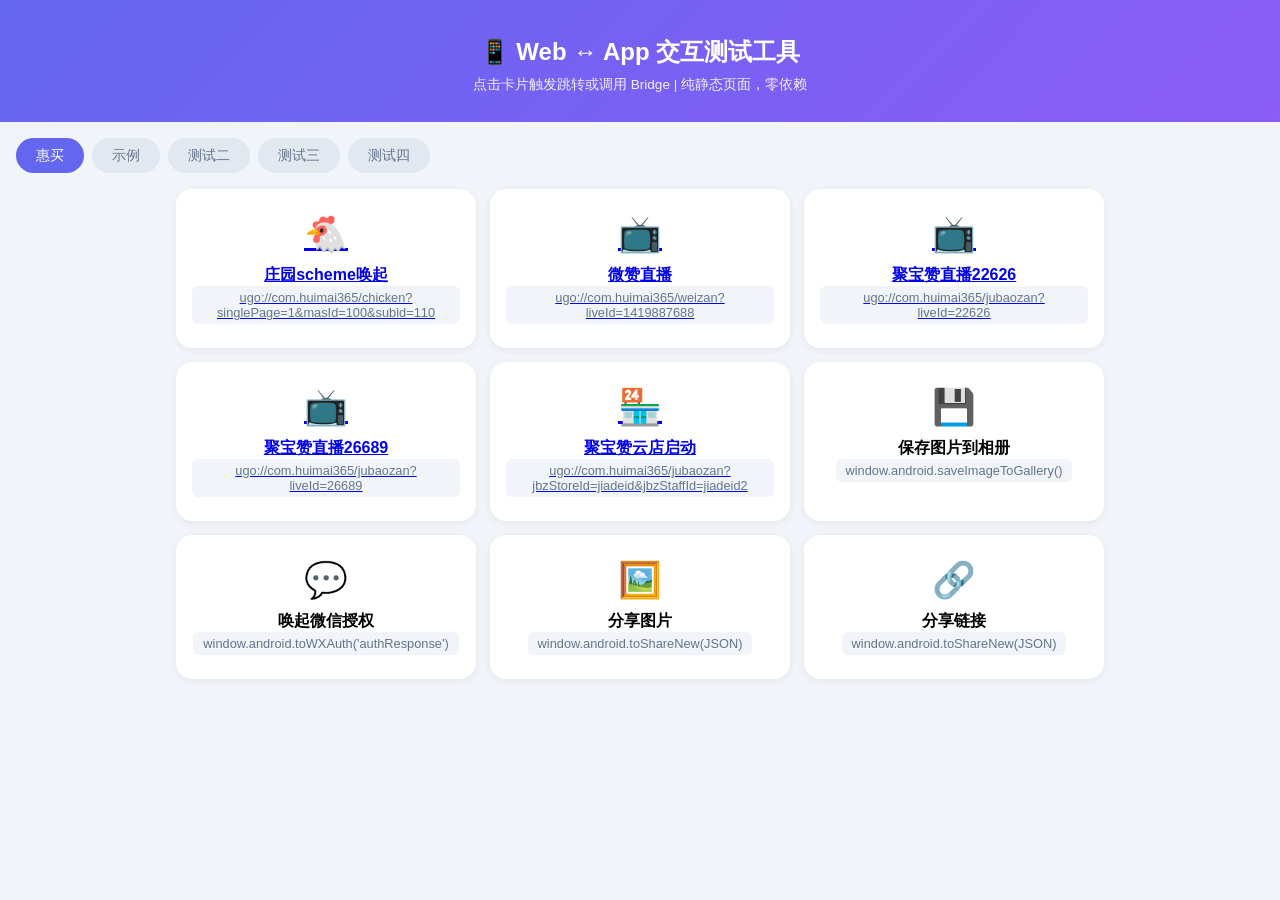
==== index.html @ 98d84c42 "添加测试项" ====
<!DOCTYPE html>
<html lang="zh-CN">

<head>
  <meta charset="UTF-8">
  <meta name="viewport" content="width=device-width, initial-scale=1.0, maximum-scale=1.0, user-scalable=no">
  <title>Web ↔ App 交互测试工具</title>
  <link rel="stylesheet" href="./styles.css">
</head>

<body>
  <!-- Tab input -->
  <input type="radio" name="tab" id="tab-huimai" checked>
  <input type="radio" name="tab" id="tab-demo">
  <input type="radio" name="tab" id="tab-test2">
  <input type="radio" name="tab" id="tab-test3">
  <input type="radio" name="tab" id="tab-test4">

  <header class="app-header">
    <h1>📱 Web ↔ App 交互测试工具</h1>
    <p class="subtitle">点击卡片触发跳转或调用 Bridge | 纯静态页面，零依赖</p>
  </header>

  <!-- Tab 导航 -->
  <nav class="tab-nav">
    <label for="tab-huimai" class="tab-label">惠买</label>
    <label for="tab-demo" class="tab-label">示例</label>
    <label for="tab-test2" class="tab-label">测试二</label>
    <label for="tab-test3" class="tab-label">测试三</label>
    <label for="tab-test4" class="tab-label">测试四</label>
  </nav>

  <main class="container">

    <!-- ================= 模块：惠买 ================= -->
    <section id="panel-huimai" class="module-panel">
      <div class="test-grid">
        <a href="ugo://com.huimai365/chicken?singlePage=1&masId=100&subid=110&url=https%3A%2F%2Fm.ugoshop.com%2Fact%2Fchicken%2Fmain%3Fa%3D1" class="test-card scheme-card">
          <span class="card-icon">🐔</span>
          <div class="card-content">
            <h3 class="card-title">庄园scheme唤起</h3>
            <p class="card-desc">ugo://com.huimai365/chicken?singlePage=1&masId=100&subid=110</p>
          </div>
        </a>

        <a href="ugo://com.huimai365/weizan?liveId=1419887688&masId=100&singlePage=1&subId=101&isShowRefresh=0" class="test-card scheme-card">
          <span class="card-icon">📺</span>
          <div class="card-content">
            <h3 class="card-title">微赞直播</h3>
            <p class="card-desc">ugo://com.huimai365/weizan?liveId=1419887688</p>
          </div>
        </a>

        <a href="ugo://com.huimai365/jubaozan?liveId=22626&masId=100&singlePage=1&subId=101&isShowRefresh=0" class="test-card scheme-card">
          <span class="card-icon">📺</span>
          <div class="card-content">
            <h3 class="card-title">聚宝赞直播22626</h3>
            <p class="card-desc">ugo://com.huimai365/jubaozan?liveId=22626</p>
          </div>
        </a>

        <a href="ugo://com.huimai365/jubaozan?liveId=26689&masId=100&singlePage=1&subId=101&isShowRefresh=0" class="test-card scheme-card">
          <span class="card-icon">📺</span>
          <div class="card-content">
            <h3 class="card-title">聚宝赞直播26689</h3>
            <p class="card-desc">ugo://com.huimai365/jubaozan?liveId=26689</p>
          </div>
        </a>

        <a href="ugo://com.huimai365/jubaozan?jbzStoreId=jiadeid&jbzStaffId=jiadeid2&storeAppKey=jiadekey" class="test-card scheme-card">
          <span class="card-icon">🏪</span>
          <div class="card-content">
            <h3 class="card-title">聚宝赞云店启动</h3>
            <p class="card-desc">ugo://com.huimai365/jubaozan?jbzStoreId=jiadeid&jbzStaffId=jiadeid2</p>
          </div>
        </a>

        <button onclick="saveImageToGallery()" class="test-card bridge-card">
          <span class="card-icon">💾</span>
          <div class="card-content">
            <h3 class="card-title">保存图片到相册</h3>
            <p class="card-desc">window.android.saveImageToGallery()</p>
          </div>
        </button>

        <button onclick="window.android.toWXAuth('authResponse')" class="test-card bridge-card">
          <span class="card-icon">💬</span>
          <div class="card-content">
            <h3 class="card-title">唤起微信授权</h3>
            <p class="card-desc">window.android.toWXAuth('authResponse')</p>
          </div>
        </button>

        <button onclick="shareImg()" class="test-card bridge-card">
          <span class="card-icon">🖼️</span>
          <div class="card-content">
            <h3 class="card-title">分享图片</h3>
            <p class="card-desc">window.android.toShareNew(JSON)</p>
          </div>
        </button>

        <button onclick="shareLink()" class="test-card bridge-card">
          <span class="card-icon">🔗</span>
          <div class="card-content">
            <h3 class="card-title">分享链接</h3>
            <p class="card-desc">window.android.toShareNew(JSON)</p>
          </div>
        </button>
      </div>
    </section>

    <!-- ================= 模块：示例 ================= -->
    <section id="panel-demo" class="module-panel">
      <div class="test-grid">
        <a href="myapp://settings?token=abc123&lang=zh-CN" class="test-card scheme-card">
          <span class="card-icon">⚙️</span>
          <div class="card-content">
            <h3 class="card-title">唤起设置页 (带 Token)</h3>
            <p class="card-desc">myapp://settings?token=abc123&lang=zh-CN</p>
          </div>
        </a>
        <a href="myapp://home?ref=web&source=test_tool" class="test-card scheme-card">
          <span class="card-icon">🌐</span>
          <div class="card-content">
            <h3 class="card-title">打开 App 首页</h3>
            <p class="card-desc">myapp://home?ref=web&source=test_tool</p>
          </div>
        </a>

        <a href="myapp://user/profile?id=10086" class="test-card scheme-card">
          <span class="card-icon">👤</span>
          <div class="card-content">
            <h3 class="card-title">打开用户中心</h3>
            <p class="card-desc">myapp://user/profile?id=10086</p>
          </div>
        </a>

        <button onclick="window.android.showToast('Hello World!')" class="test-card bridge-card">
          <span class="card-icon">💬</span>
          <div class="card-content">
            <h3 class="card-title">显示 Toast 提示</h3>
            <p class="card-desc">window.android.showToast('Hello World!')</p>
          </div>
        </button>

        <button onclick="window.android.closePage()" class="test-card bridge-card">
          <span class="card-icon">🚪</span>
          <div class="card-content">
            <h3 class="card-title">关闭当前 WebView 页面</h3>
            <p class="card-desc">window.android.closePage()</p>
          </div>
        </button>

        <button onclick="getDeviceInfo()" class="test-card bridge-card">
          <span class="card-icon">📱</span>
          <div class="card-content">
            <h3 class="card-title">获取设备信息</h3>
            <p class="card-desc">window.android.getDeviceInfo()</p>
          </div>
        </button>
      </div>
    </section>

    <!-- ================= 模块：测试二 ================= -->
    <section id="panel-test2" class="module-panel">
      <div class="test-grid">
        <button onclick="window.android.showToast('测试二')" class="test-card bridge-card">
          <span class="card-icon">🧪</span>
          <div class="card-content">
            <h3 class="card-title">测试二按钮</h3>
            <p class="card-desc">window.android.showToast()</p>
          </div>
        </button>
      </div>
    </section>

    <!-- ================= 模块：测试三 ================= -->
    <section id="panel-test3" class="module-panel">
      <div class="test-grid">
        <a href="myapp://deep?link=test3" class="test-card scheme-card">
          <span class="card-icon">🔗</span>
          <div class="card-content">
            <h3 class="card-title">测试三跳转</h3>
            <p class="card-desc">myapp://deep?link=test3</p>
          </div>
        </a>
      </div>
    </section>

    <!-- ================= 模块：测试四 ================= -->
    <section id="panel-test4" class="module-panel">
      <div class="test-grid">
        <button onclick="window.android.closePage()" class="test-card bridge-card">
          <span class="card-icon">✖️</span>
          <div class="card-content">
            <h3 class="card-title">测试四关闭</h3>
            <p class="card-desc">window.android.closePage()</p>
          </div>
        </button>
      </div>
    </section>

  </main>

  <!-- ================= JavaScript 引用 ================= -->
  <script src="./app.js"></script>
</body>

</html>
---- styles.css ----
/* ========== 基础变量 ========== */
:root {
  --primary: #6366f1;
  --bg: #f1f5f9;
  --card-bg: #ffffff;
  --text: #0f172a;
  --text-sub: #64748b;
  --radius: 16px;
}

* { box-sizing: border-box; margin: 0; padding: 0; }

body {
  font-family: -apple-system, BlinkMacSystemFont, "Segoe UI", Roboto, sans-serif;
  background: var(--bg);
  color: var(--text);
}

/* ========== 头部 ========== */
.app-header {
  text-align: center;
  padding: 36px 16px 28px;
  background: linear-gradient(135deg, #6366f1, #8b5cf6);
  color: white;
}
.app-header h1 { font-size: 1.5rem; margin-bottom: 8px; }
.subtitle { font-size: 0.85rem; opacity: 0.9; }

/* ========== Tab 导航（纯 CSS） ========== */
input[name="tab"] { display: none; }

.tab-nav {
  display: flex;
  gap: 8px;
  padding: 16px;
  overflow-x: auto;
  -webkit-overflow-scrolling: touch;
}

.tab-label {
  padding: 8px 20px;
  font-size: 0.9rem;
  cursor: pointer;
  border-radius: 20px;
  background: #e2e8f0;
  color: var(--text-sub);
  white-space: nowrap;
  transition: all 0.2s;
}

.tab-label:hover { background: #cbd5e1; }

/* Tab 选中状态 */
#tab-huimai:checked ~ .tab-nav label[for="tab-huimai"],
#tab-demo:checked ~ .tab-nav label[for="tab-demo"],
#tab-test2:checked ~ .tab-nav label[for="tab-test2"],
#tab-test3:checked ~ .tab-nav label[for="tab-test3"],
#tab-test4:checked ~ .tab-nav label[for="tab-test4"] {
  background: var(--primary);
  color: white;
}

/* ========== 模块面板（纯 CSS） ========== */
.module-panel { display: none; }

#tab-huimai:checked ~ .container #panel-huimai,
#tab-demo:checked ~ .container #panel-demo,
#tab-test2:checked ~ .container #panel-test2,
#tab-test3:checked ~ .container #panel-test3,
#tab-test4:checked ~ .container #panel-test4 {
  display: block;
}

.container { padding: 0 16px 32px; max-width: 960px; margin: 0 auto; }

/* ========== 测试卡片网格 ========== */
.test-grid {
  display: grid;
  grid-template-columns: repeat(auto-fill, minmax(280px, 1fr));
  gap: 14px;
}

.test-card {
  background: var(--card-bg);
  padding: 24px 16px;
  border-radius: var(--radius);
  box-shadow: 0 2px 8px rgba(0,0,0,0.06);
  cursor: pointer;
  transition: transform 0.2s, box-shadow 0.2s;
  display: flex;
  flex-direction: column;
  align-items: center;
  text-align: center;
  gap: 10px;
  border: none;
}

.test-card:hover { transform: translateY(-3px); box-shadow: 0 6px 20px rgba(99,102,241,0.15); }
.test-card:active { transform: scale(0.97); }

.card-icon { font-size: 2.2rem; }
.card-title { font-weight: 600; font-size: 1rem; }
.card-desc {
  font-size: 0.8rem;
  color: var(--text-sub);
  background: #f1f5f9;
  padding: 4px 10px;
  border-radius: 6px;
}

/* ========== 响应式 ========== */
@media (max-width: 600px) {
  .test-grid { grid-template-columns: 1fr; }
  .app-header h1 { font-size: 1.3rem; }
}
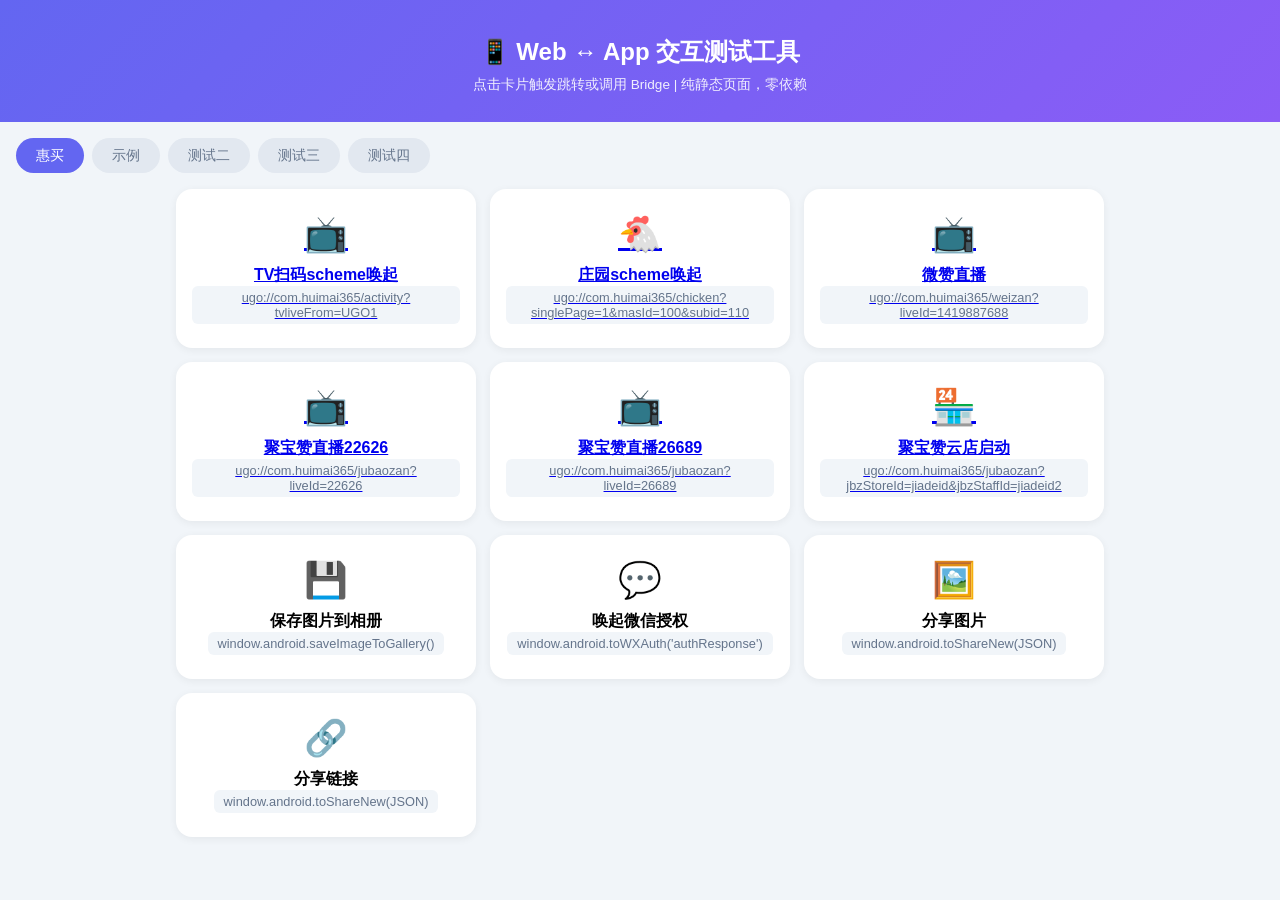
==== commit 58a36e29: "新增测试项" ====
--- a/index.html
+++ b/index.html
@@ -35,6 +35,13 @@
     <!-- ================= 模块：惠买 ================= -->
     <section id="panel-huimai" class="module-panel">
       <div class="test-grid">
+        <a href="ugo://com.huimai365/activity?tvliveFrom=UGO1" class="test-card scheme-card">
+          <span class="card-icon">📺</span>
+          <div class="card-content">
+            <h3 class="card-title">TV扫码scheme唤起</h3>
+            <p class="card-desc">ugo://com.huimai365/activity?tvliveFrom=UGO1</p>
+          </div>
+        </a>
         <a href="ugo://com.huimai365/chicken?singlePage=1&masId=100&subid=110&url=https%3A%2F%2Fm.ugoshop.com%2Fact%2Fchicken%2Fmain%3Fa%3D1" class="test-card scheme-card">
           <span class="card-icon">🐔</span>
           <div class="card-content">
--- a/styles.css
+++ b/styles.css
@@ -8,7 +8,11 @@
   --radius: 16px;
 }
 
-* { box-sizing: border-box; margin: 0; padding: 0; }
+* {
+  box-sizing: border-box;
+  margin: 0;
+  padding: 0;
+}
 
 body {
   font-family: -apple-system, BlinkMacSystemFont, "Segoe UI", Roboto, sans-serif;
@@ -23,11 +27,21 @@
   background: linear-gradient(135deg, #6366f1, #8b5cf6);
   color: white;
 }
-.app-header h1 { font-size: 1.5rem; margin-bottom: 8px; }
-.subtitle { font-size: 0.85rem; opacity: 0.9; }
+
+.app-header h1 {
+  font-size: 1.5rem;
+  margin-bottom: 8px;
+}
+
+.subtitle {
+  font-size: 0.85rem;
+  opacity: 0.9;
+}
 
 /* ========== Tab 导航（纯 CSS） ========== */
-input[name="tab"] { display: none; }
+input[name="tab"] {
+  display: none;
+}
 
 .tab-nav {
   display: flex;
@@ -35,6 +49,12 @@
   padding: 16px;
   overflow-x: auto;
   -webkit-overflow-scrolling: touch;
+  scrollbar-width: none;
+}
+
+/* Chrome, Safari, Edge */
+.tab-nav::-webkit-scrollbar {
+  display: none;
 }
 
 .tab-label {
@@ -48,30 +68,38 @@
   transition: all 0.2s;
 }
 
-.tab-label:hover { background: #cbd5e1; }
+.tab-label:hover {
+  background: #cbd5e1;
+}
 
 /* Tab 选中状态 */
-#tab-huimai:checked ~ .tab-nav label[for="tab-huimai"],
-#tab-demo:checked ~ .tab-nav label[for="tab-demo"],
-#tab-test2:checked ~ .tab-nav label[for="tab-test2"],
-#tab-test3:checked ~ .tab-nav label[for="tab-test3"],
-#tab-test4:checked ~ .tab-nav label[for="tab-test4"] {
+#tab-huimai:checked~.tab-nav label[for="tab-huimai"],
+#tab-demo:checked~.tab-nav label[for="tab-demo"],
+#tab-test2:checked~.tab-nav label[for="tab-test2"],
+#tab-test3:checked~.tab-nav label[for="tab-test3"],
+#tab-test4:checked~.tab-nav label[for="tab-test4"] {
   background: var(--primary);
   color: white;
 }
 
 /* ========== 模块面板（纯 CSS） ========== */
-.module-panel { display: none; }
+.module-panel {
+  display: none;
+}
 
-#tab-huimai:checked ~ .container #panel-huimai,
-#tab-demo:checked ~ .container #panel-demo,
-#tab-test2:checked ~ .container #panel-test2,
-#tab-test3:checked ~ .container #panel-test3,
-#tab-test4:checked ~ .container #panel-test4 {
+#tab-huimai:checked~.container #panel-huimai,
+#tab-demo:checked~.container #panel-demo,
+#tab-test2:checked~.container #panel-test2,
+#tab-test3:checked~.container #panel-test3,
+#tab-test4:checked~.container #panel-test4 {
   display: block;
 }
 
-.container { padding: 0 16px 32px; max-width: 960px; margin: 0 auto; }
+.container {
+  padding: 0 16px 32px;
+  max-width: 960px;
+  margin: 0 auto;
+}
 
 /* ========== 测试卡片网格 ========== */
 .test-grid {
@@ -84,7 +112,7 @@
   background: var(--card-bg);
   padding: 24px 16px;
   border-radius: var(--radius);
-  box-shadow: 0 2px 8px rgba(0,0,0,0.06);
+  box-shadow: 0 2px 8px rgba(0, 0, 0, 0.06);
   cursor: pointer;
   transition: transform 0.2s, box-shadow 0.2s;
   display: flex;
@@ -95,11 +123,24 @@
   border: none;
 }
 
-.test-card:hover { transform: translateY(-3px); box-shadow: 0 6px 20px rgba(99,102,241,0.15); }
-.test-card:active { transform: scale(0.97); }
+.test-card:hover {
+  transform: translateY(-3px);
+  box-shadow: 0 6px 20px rgba(99, 102, 241, 0.15);
+}
 
-.card-icon { font-size: 2.2rem; }
-.card-title { font-weight: 600; font-size: 1rem; }
+.test-card:active {
+  transform: scale(0.97);
+}
+
+.card-icon {
+  font-size: 2.2rem;
+}
+
+.card-title {
+  font-weight: 600;
+  font-size: 1rem;
+}
+
 .card-desc {
   font-size: 0.8rem;
   color: var(--text-sub);
@@ -110,6 +151,11 @@
 
 /* ========== 响应式 ========== */
 @media (max-width: 600px) {
-  .test-grid { grid-template-columns: 1fr; }
-  .app-header h1 { font-size: 1.3rem; }
-}
+  .test-grid {
+    grid-template-columns: 1fr;
+  }
+
+  .app-header h1 {
+    font-size: 1.3rem;
+  }
+}
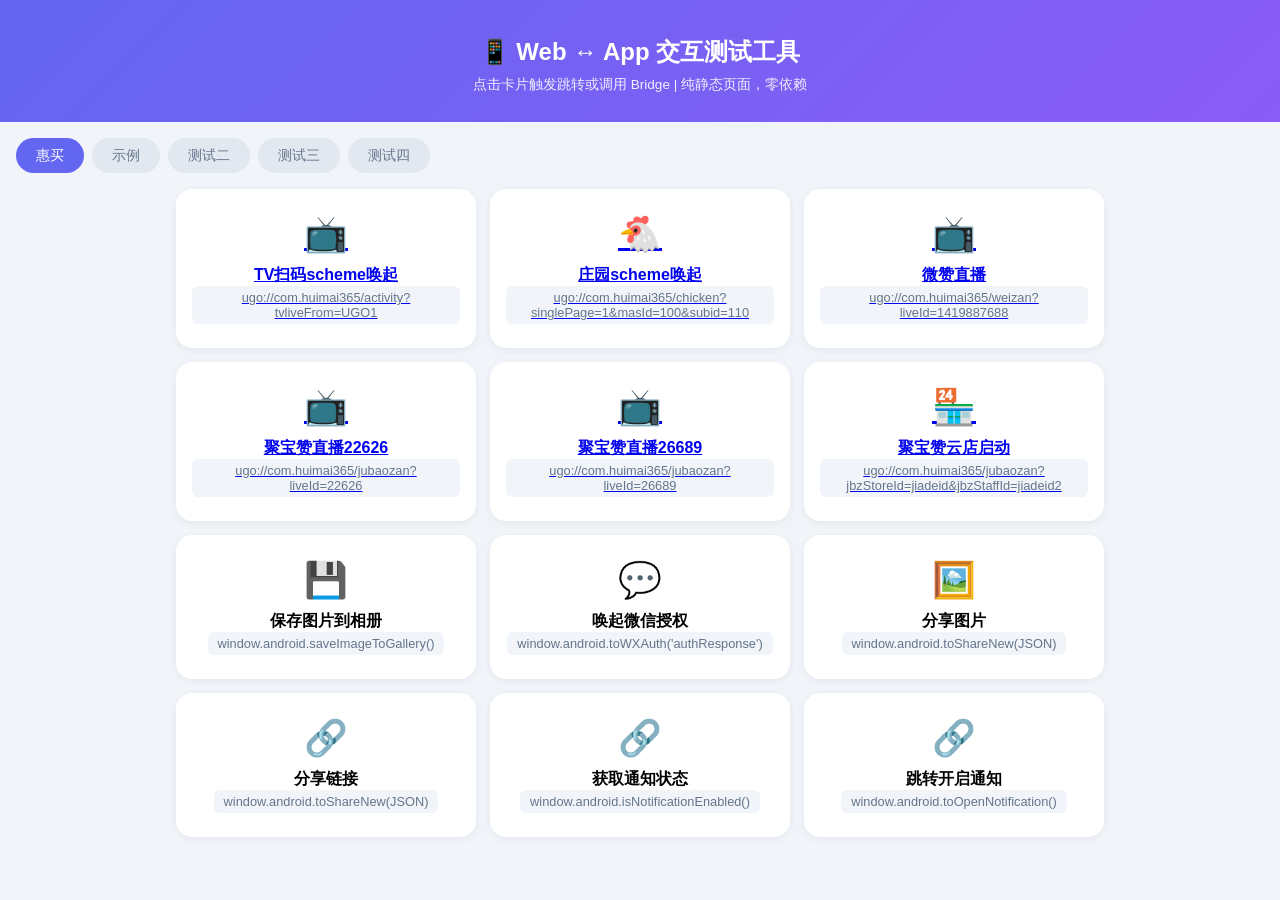
==== commit 873eac3e: "新增测试动作" ====
--- a/index.html
+++ b/index.html
@@ -113,6 +113,23 @@
             <p class="card-desc">window.android.toShareNew(JSON)</p>
           </div>
         </button>
+
+        <button onclick="isNotificationEnabled()" class="test-card bridge-card">
+          <span class="card-icon">🔗</span>
+          <div class="card-content">
+            <h3 class="card-title">获取通知状态</h3>
+            <p class="card-desc">window.android.isNotificationEnabled()</p>
+          </div>
+        </button>
+
+        <button onclick="toOpenNotification()" class="test-card bridge-card">
+          <span class="card-icon">🔗</span>
+          <div class="card-content">
+            <h3 class="card-title">跳转开启通知</h3>
+            <p class="card-desc">window.android.toOpenNotification()</p>
+          </div>
+        </button>
+
       </div>
     </section>
 
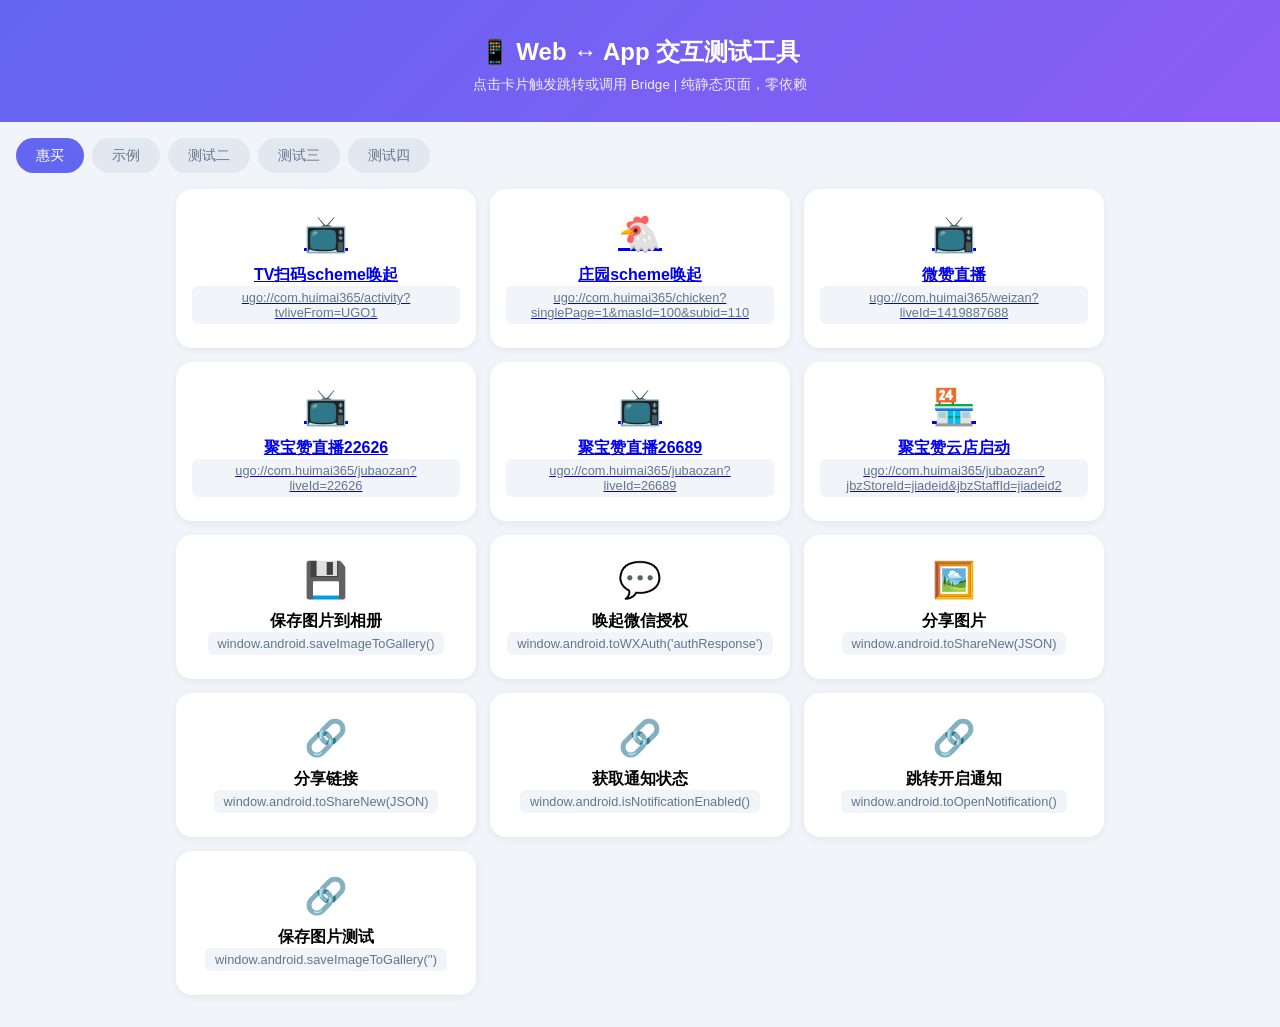
==== commit be4250f0: "图片保存测试" ====
--- a/index.html
+++ b/index.html
@@ -42,7 +42,8 @@
             <p class="card-desc">ugo://com.huimai365/activity?tvliveFrom=UGO1</p>
           </div>
         </a>
-        <a href="ugo://com.huimai365/chicken?singlePage=1&masId=100&subid=110&url=https%3A%2F%2Fm.ugoshop.com%2Fact%2Fchicken%2Fmain%3Fa%3D1" class="test-card scheme-card">
+        <a href="ugo://com.huimai365/chicken?singlePage=1&masId=100&subid=110&url=https%3A%2F%2Fm.ugoshop.com%2Fact%2Fchicken%2Fmain%3Fa%3D1"
+          class="test-card scheme-card">
           <span class="card-icon">🐔</span>
           <div class="card-content">
             <h3 class="card-title">庄园scheme唤起</h3>
@@ -50,7 +51,8 @@
           </div>
         </a>
 
-        <a href="ugo://com.huimai365/weizan?liveId=1419887688&masId=100&singlePage=1&subId=101&isShowRefresh=0" class="test-card scheme-card">
+        <a href="ugo://com.huimai365/weizan?liveId=1419887688&masId=100&singlePage=1&subId=101&isShowRefresh=0"
+          class="test-card scheme-card">
           <span class="card-icon">📺</span>
           <div class="card-content">
             <h3 class="card-title">微赞直播</h3>
@@ -58,7 +60,8 @@
           </div>
         </a>
 
-        <a href="ugo://com.huimai365/jubaozan?liveId=22626&masId=100&singlePage=1&subId=101&isShowRefresh=0" class="test-card scheme-card">
+        <a href="ugo://com.huimai365/jubaozan?liveId=22626&masId=100&singlePage=1&subId=101&isShowRefresh=0"
+          class="test-card scheme-card">
           <span class="card-icon">📺</span>
           <div class="card-content">
             <h3 class="card-title">聚宝赞直播22626</h3>
@@ -66,7 +69,8 @@
           </div>
         </a>
 
-        <a href="ugo://com.huimai365/jubaozan?liveId=26689&masId=100&singlePage=1&subId=101&isShowRefresh=0" class="test-card scheme-card">
+        <a href="ugo://com.huimai365/jubaozan?liveId=26689&masId=100&singlePage=1&subId=101&isShowRefresh=0"
+          class="test-card scheme-card">
           <span class="card-icon">📺</span>
           <div class="card-content">
             <h3 class="card-title">聚宝赞直播26689</h3>
@@ -74,7 +78,8 @@
           </div>
         </a>
 
-        <a href="ugo://com.huimai365/jubaozan?jbzStoreId=jiadeid&jbzStaffId=jiadeid2&storeAppKey=jiadekey" class="test-card scheme-card">
+        <a href="ugo://com.huimai365/jubaozan?jbzStoreId=jiadeid&jbzStaffId=jiadeid2&storeAppKey=jiadekey"
+          class="test-card scheme-card">
           <span class="card-icon">🏪</span>
           <div class="card-content">
             <h3 class="card-title">聚宝赞云店启动</h3>
@@ -130,6 +135,13 @@
           </div>
         </button>
 
+        <button onclick="saveImageToGallery()" class="test-card bridge-card">
+          <span class="card-icon">🔗</span>
+          <div class="card-content">
+            <h3 class="card-title">保存图片测试</h3>
+            <p class="card-desc">window.android.saveImageToGallery('')</p>
+          </div>
+        </button>
       </div>
     </section>
 
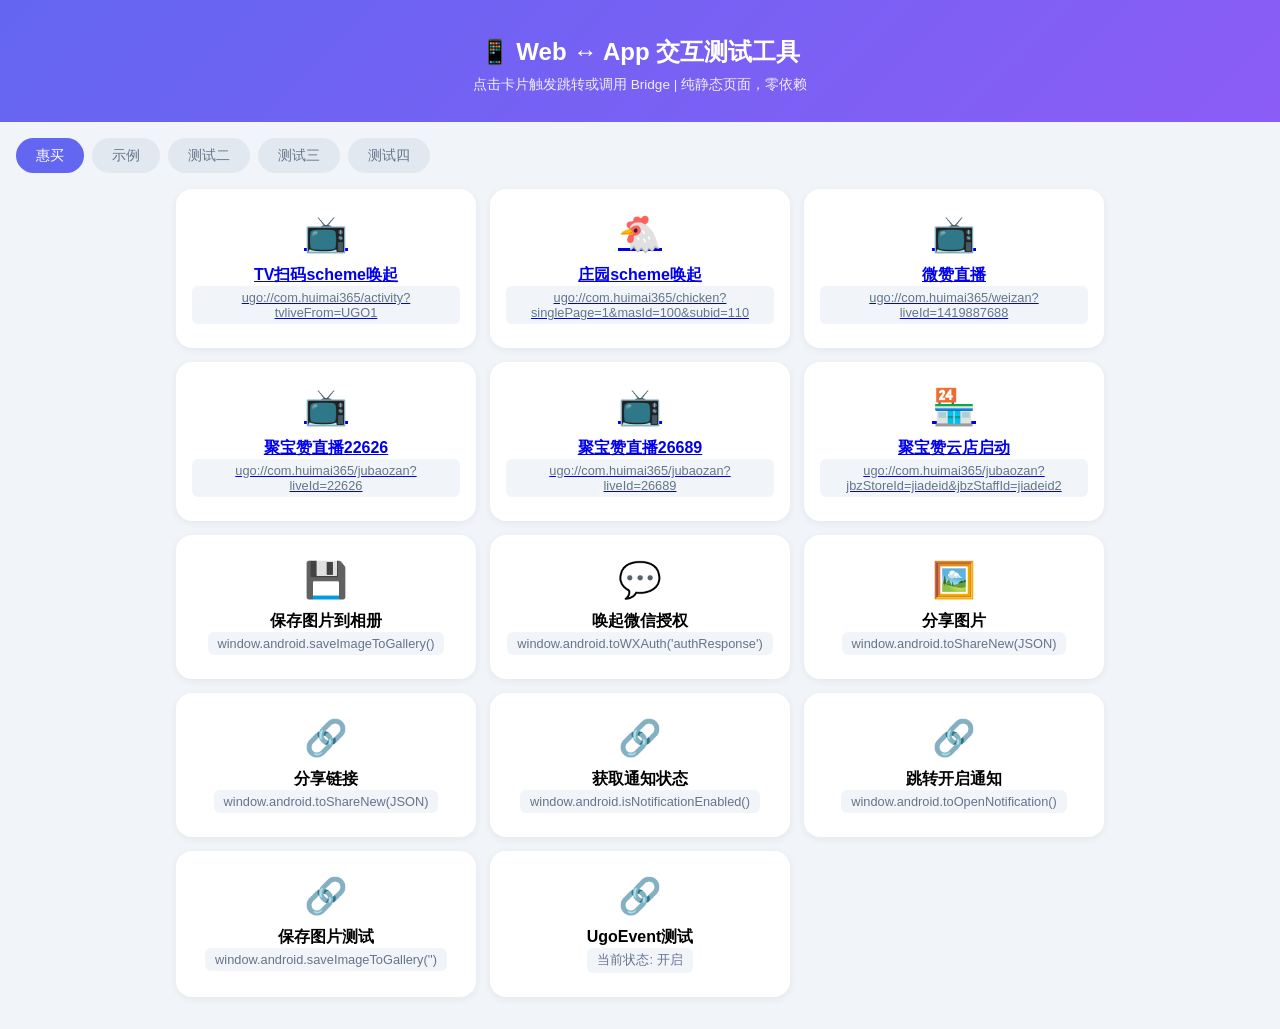
==== commit 7bd44edf: "新增Web Toast；新增UgoEvent测试" ====
--- a/index.html
+++ b/index.html
@@ -6,6 +6,8 @@
   <meta name="viewport" content="width=device-width, initial-scale=1.0, maximum-scale=1.0, user-scalable=no">
   <title>Web ↔ App 交互测试工具</title>
   <link rel="stylesheet" href="./styles.css">
+  <script src="./toast.js"></script>
+  <script src="./app.js"></script>
 </head>
 
 <body>
@@ -142,12 +144,30 @@
             <p class="card-desc">window.android.saveImageToGallery('')</p>
           </div>
         </button>
+
+        <button onclick="switchUgoEvent()" class="test-card bridge-card">
+          <span class="card-icon">🔗</span>
+          <div class="card-content">
+            <h3 class="card-title">UgoEvent测试</h3>
+            <p class="card-desc" id="ugo-event-state">当前状态: 开启</p>
+          </div>
+        </button>
+
       </div>
     </section>
 
     <!-- ================= 模块：示例 ================= -->
     <section id="panel-demo" class="module-panel">
       <div class="test-grid">
+        <button onclick="Toast.show('当前时间 : ' + new Date().toLocaleString())" class="test-card bridge-card">
+          <span class="card-icon">🔗</span>
+          <div class="card-content">
+            <h3 class="card-title">Toast 测试</h3>
+            <p class="card-desc">使用网页 toast.js 提示内容</p>
+          </div>
+        </button>
+
+
         <a href="myapp://settings?token=abc123&lang=zh-CN" class="test-card scheme-card">
           <span class="card-icon">⚙️</span>
           <div class="card-content">
@@ -237,9 +257,6 @@
     </section>
 
   </main>
-
-  <!-- ================= JavaScript 引用 ================= -->
-  <script src="./app.js"></script>
 </body>
 
 </html>
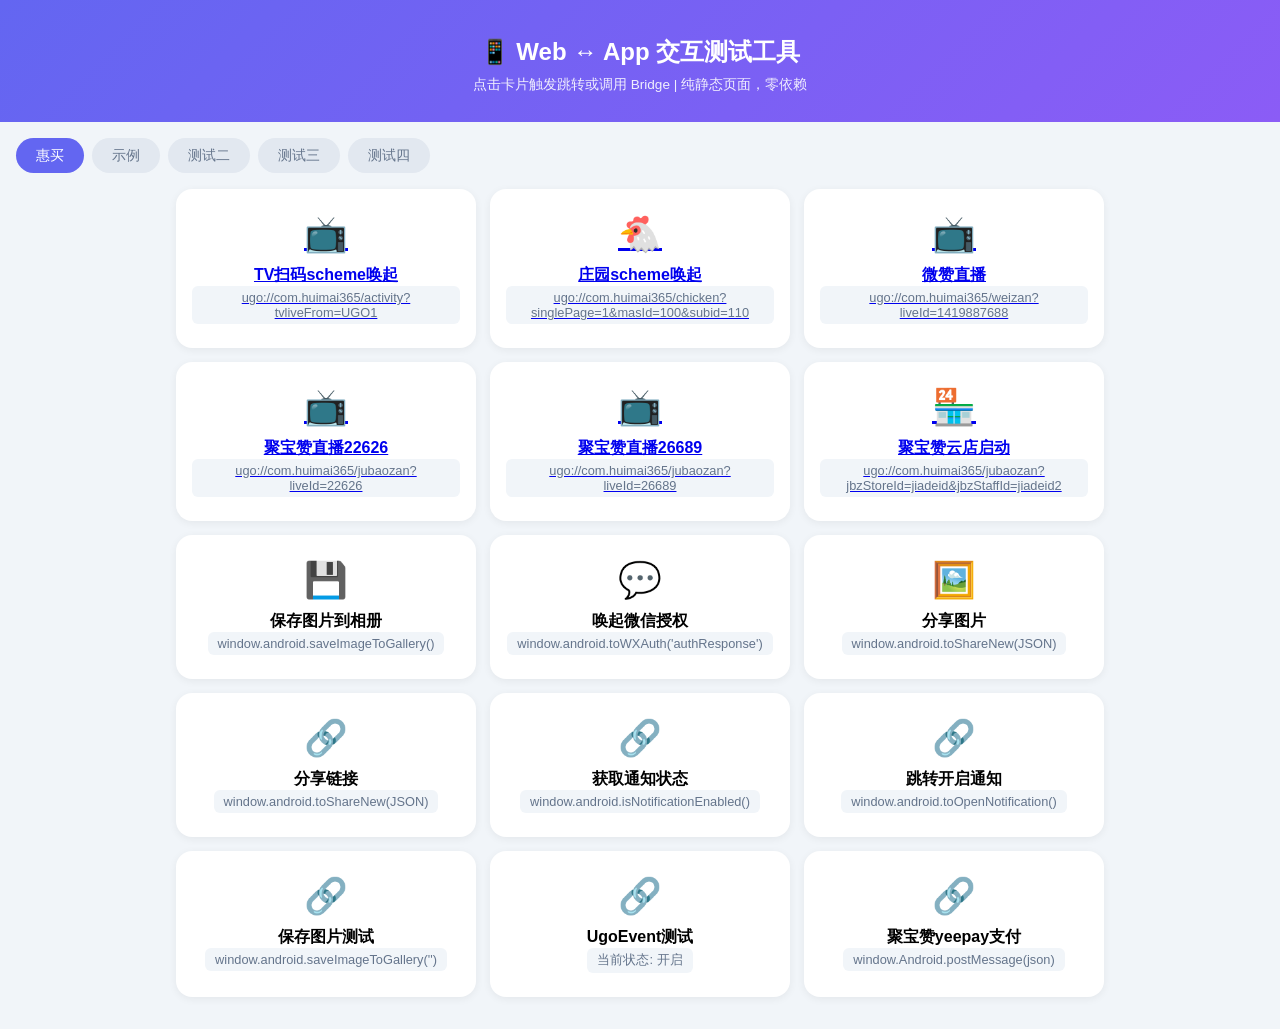
==== commit 5e86700e: "聚宝赞消息测试" ====
--- a/index.html
+++ b/index.html
@@ -153,6 +153,14 @@
           </div>
         </button>
 
+        <button onclick="jbzYeePay()" class="test-card bridge-card">
+          <span class="card-icon">🔗</span>
+          <div class="card-content">
+            <h3 class="card-title">聚宝赞yeepay支付</h3>
+            <p class="card-desc">window.Android.postMessage(json)</p>
+          </div>
+        </button>
+
       </div>
     </section>
 
